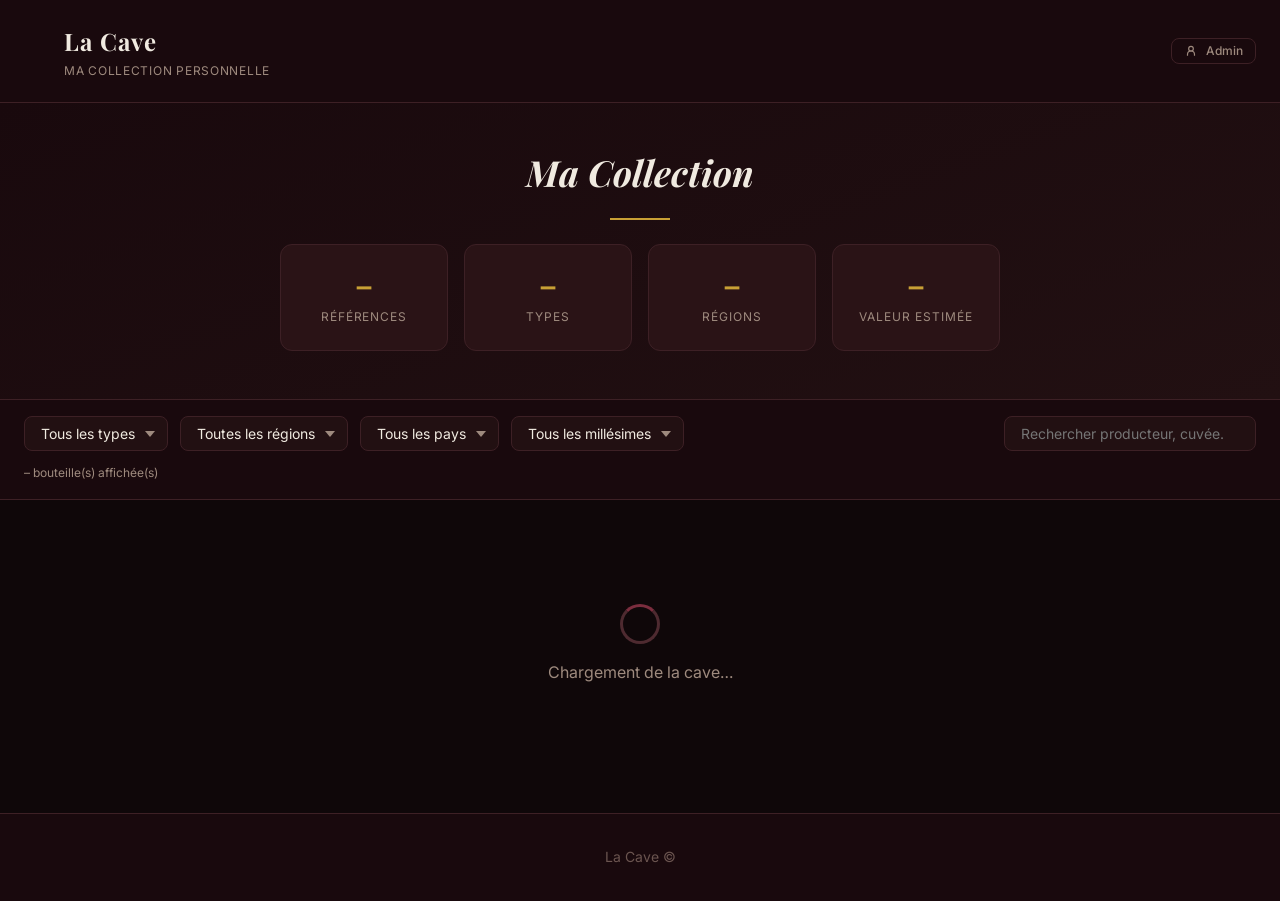
==== public/index.html @ 4936306a "ajout de la fonction d'emplacement et de localisation" ====
<!DOCTYPE html>
<html lang="fr">
<head>
  <meta charset="UTF-8">
  <meta name="viewport" content="width=device-width, initial-scale=1.0">
  <meta name="description" content="Ma cave à vins personnelle — découvrez ma collection de vins, champagnes et spiritueux.">
  <title>La Cave</title>
  <link rel="icon" href="data:image/svg+xml,<svg xmlns='http://www.w3.org/2000/svg' viewBox='0 0 100 100'><text y='.9em' font-size='90'>🍷</text></svg>">
  <link rel="preconnect" href="https://fonts.googleapis.com">
  <link rel="preconnect" href="https://fonts.gstatic.com" crossorigin>
  <link href="https://fonts.googleapis.com/css2?family=Playfair+Display:ital,wght@0,400;0,600;0,700;1,400&family=Inter:wght@300;400;500;600&display=swap" rel="stylesheet">
  <link rel="stylesheet" href="css/style.css">
</head>
<body>

  <!-- ── En-tête ─────────────────────────────────────────────────────────── -->
  <header class="header">
    <div class="container">
      <div class="header__brand">
        <svg class="header__logo" fill="currentColor" aria-hidden="true"><use href="#bottle-icon"/></svg>
        <div>
          <div class="header__title">La Cave</div>
          <div class="header__subtitle">Ma collection personnelle</div>
        </div>
      </div>
      <nav class="header__nav" aria-label="Navigation principale">
        <a href="admin.html" class="btn btn--ghost btn--sm" aria-label="Accéder à l'interface d'administration">
          <svg width="14" height="14" viewBox="0 0 24 24" fill="none" stroke="currentColor" stroke-width="2" aria-hidden="true">
            <circle cx="12" cy="8" r="4"/>
            <path d="M6 20v-2a6 6 0 0 1 12 0v2"/>
          </svg>
          Admin
        </a>
      </nav>
    </div>
  </header>

  <!-- ── Héro / Statistiques ─────────────────────────────────────────────── -->
  <section class="hero" aria-label="Statistiques de la cave">
    <div class="container">
      <h1 class="hero__title">Ma Collection</h1>
      <div class="hero__divider" aria-hidden="true"></div>
      <div class="stats-grid" role="list">
        <div class="stat-card" role="listitem">
          <span class="stat-card__value" id="stat-total" aria-label="Nombre de références dans la cave">–</span>
          <span class="stat-card__label">Références</span>
        </div>
        <div class="stat-card" role="listitem">
          <span class="stat-card__value" id="stat-types" aria-label="Nombre de types différents">–</span>
          <span class="stat-card__label">Types</span>
        </div>
        <div class="stat-card" role="listitem">
          <span class="stat-card__value" id="stat-regions" aria-label="Nombre de régions différentes">–</span>
          <span class="stat-card__label">Régions</span>
        </div>
        <div class="stat-card" role="listitem">
          <span class="stat-card__value" id="stat-valeur" aria-label="Valeur totale estimée">–</span>
          <span class="stat-card__label">Valeur estimée</span>
        </div>
      </div>
    </div>
  </section>

  <!-- ── Filtres & Recherche ─────────────────────────────────────────────── -->
  <section class="controls" id="controls" aria-label="Filtres et recherche">
    <div class="container">
      <div class="controls__bar">
        <div class="controls__filters" role="group" aria-label="Filtrer la collection">
          <select class="filter-select" id="filter-type" aria-label="Filtrer par type">
            <option value="">Tous les types</option>
          </select>
          <select class="filter-select" id="filter-region" aria-label="Filtrer par région">
            <option value="">Toutes les régions</option>
          </select>
          <select class="filter-select" id="filter-pays" aria-label="Filtrer par pays">
            <option value="">Tous les pays</option>
          </select>
          <select class="filter-select" id="filter-millesime" aria-label="Filtrer par millésime">
            <option value="">Tous les millésimes</option>
          </select>
        </div>
        <div class="controls__search">
          <input
            type="search"
            class="search-input"
            id="search"
            placeholder="Rechercher producteur, cuvée…"
            aria-label="Rechercher une bouteille"
            autocomplete="off"
          >
        </div>
      </div>
      <div class="cellar__count" aria-live="polite" aria-atomic="true">
        <span id="result-count">–</span> bouteille(s) affichée(s)
      </div>
    </div>
  </section>

  <!-- ── Grille de bouteilles ────────────────────────────────────────────── -->
  <main class="cellar" id="main-content">
    <div class="container">

      <!-- Chargement -->
      <div id="loading-state" class="loading-state" role="status" aria-label="Chargement en cours">
        <div class="spinner" aria-hidden="true"></div>
        <p>Chargement de la cave…</p>
      </div>

      <!-- Erreur -->
      <div id="error-state" class="empty-state hidden" role="alert">
        <div class="empty-state__icon" aria-hidden="true">⚠️</div>
        <h2 class="empty-state__title">Impossible de charger la cave</h2>
        <p class="empty-state__message" id="error-message">Une erreur est survenue.</p>
        <button class="btn btn--secondary" onclick="PublicApp.init()" style="margin-top: 1.5rem">
          Réessayer
        </button>
      </div>

      <!-- Liste vide -->
      <div id="empty-state" class="empty-state hidden" role="status">
        <div class="empty-state__icon" aria-hidden="true">🔍</div>
        <h2 class="empty-state__title">Aucune bouteille trouvée</h2>
        <p class="empty-state__message">Modifiez vos critères de recherche ou de filtre.</p>
      </div>

      <!-- Grille -->
      <div id="cave-layout" class="cave-layout hidden" aria-label="Plan de la cave" style="margin-bottom:1rem"></div>
      <div id="bottle-grid" class="bottle-grid hidden" role="list" aria-label="Collection de bouteilles"></div>

    </div>
  </main>

  <!-- ── Modal détail ────────────────────────────────────────────────────── -->
  <div
    id="bottle-modal"
    class="modal hidden"
    role="dialog"
    aria-modal="true"
    aria-labelledby="modal-title"
  >
    <div class="modal__backdrop" id="modal-backdrop" aria-hidden="true"></div>
    <div class="modal__panel" id="modal-panel" tabindex="-1">
      <!-- Contenu injecté dynamiquement par public.js -->
    </div>
  </div>

  <!-- ── Bannière mode démo ──────────────────────────────────────────────── -->
  <div id="demo-banner" class="demo-banner hidden" role="status">
    Mode démonstration — données d'exemple uniquement.
    Voir <a href="https://github.com" target="_blank" rel="noopener noreferrer">le guide de configuration</a> pour connecter Google Sheets.
  </div>

  <!-- ── Pied de page ────────────────────────────────────────────────────── -->
  <footer class="footer">
    <div class="container">
      <p>La Cave &copy; <span id="footer-year"></span></p>
    </div>
  </footer>

  <!-- ── Scripts ────────────────────────────────────────────────────────── -->
  <script src="js/config.local.js"></script>
  <script src="js/sheets-api.js"></script>
  <script src="js/openfoodfacts-api.js"></script>
  <script src="js/public.js"></script>

</body>
</html>
---- public/css/style.css ----
/* ================================================================
   LA CAVE — Feuille de style principale
   Thème : Élégant / Sombre (cave à vin)
   ================================================================ */

/* ── 1. Variables CSS ──────────────────────────────────────────── */
:root {
  /* Couleurs de fond */
  --c-bg:          #0f0709;
  --c-bg-alt:      #19090d;
  --c-bg-raised:   #221012;
  --c-bg-card:     #2a1316;
  --c-bg-card-hov: #341820;

  /* Couleurs d'accent */
  --c-bordeaux:       #7B2D3E;
  --c-bordeaux-dark:  #5C1F2B;
  --c-bordeaux-light: #9B4055;
  --c-gold:           #C8A035;
  --c-gold-light:     #D4B050;

  /* Texte */
  --c-text:        #F0EAE0;
  --c-text-muted:  #9E8A7E;
  --c-text-subtle: #6B5550;

  /* Bordures */
  --c-border:       #3D2025;
  --c-border-light: #4E2A30;

  /* Statuts */
  --c-success: #4A9E6E;
  --c-error:   #C84040;
  --c-warning: #C0882A;
  --c-info:    #4A80A0;

  /* Couleurs par type de boisson */
  --c-type-rouge:     #8B1A2A;
  --c-type-blanc:     #B89020;
  --c-type-rose:      #C05878;
  --c-type-champagne: #C8A035;
  --c-type-cremant:   #8A9A40;
  --c-type-mousseux:  #608060;
  --c-type-whisky:    #C06830;
  --c-type-cognac:    #904820;
  --c-type-armagnac:  #804018;
  --c-type-rhum:      #703810;
  --c-type-autre:     #605048;

  /* Typographie */
  --font-display: 'Playfair Display', Georgia, 'Times New Roman', serif;
  --font-body:    'Inter', -apple-system, BlinkMacSystemFont, 'Segoe UI', sans-serif;

  /* Échelle typographique */
  --text-xs:   0.75rem;
  --text-sm:   0.875rem;
  --text-base: 1rem;
  --text-lg:   1.125rem;
  --text-xl:   1.25rem;
  --text-2xl:  1.5rem;
  --text-3xl:  1.875rem;
  --text-4xl:  2.25rem;

  /* Espacement */
  --sp-1: 0.25rem;
  --sp-2: 0.5rem;
  --sp-3: 0.75rem;
  --sp-4: 1rem;
  --sp-5: 1.25rem;
  --sp-6: 1.5rem;
  --sp-8: 2rem;
  --sp-10: 2.5rem;
  --sp-12: 3rem;
  --sp-16: 4rem;

  /* Rayons */
  --r-sm:   4px;
  --r-md:   8px;
  --r-lg:   12px;
  --r-xl:   16px;
  --r-full: 9999px;

  /* Ombres */
  --shadow-sm: 0 1px 4px rgba(0,0,0,0.35);
  --shadow-md: 0 4px 16px rgba(0,0,0,0.45);
  --shadow-lg: 0 8px 32px rgba(0,0,0,0.55);
  --shadow-xl: 0 16px 64px rgba(0,0,0,0.65);

  /* Transitions */
  --t-fast: 0.15s ease;
  --t-base: 0.25s ease;
  --t-slow: 0.4s ease;
}

/* ── 2. Reset & Base ───────────────────────────────────────────── */
*, *::before, *::after { box-sizing: border-box; margin: 0; padding: 0; }

html { font-size: 16px; scroll-behavior: smooth; }

body {
  font-family: var(--font-body);
  font-size: var(--text-base);
  background-color: var(--c-bg);
  color: var(--c-text);
  line-height: 1.6;
  min-height: 100vh;
}

img { display: block; max-width: 100%; }

a {
  color: var(--c-gold);
  text-decoration: none;
  transition: color var(--t-fast);
}
a:hover { color: var(--c-gold-light); }

h1, h2, h3, h4 {
  font-family: var(--font-display);
  line-height: 1.2;
  color: var(--c-text);
}
h1 { font-size: var(--text-4xl); font-weight: 700; }
h2 { font-size: var(--text-3xl); font-weight: 600; }
h3 { font-size: var(--text-xl);  font-weight: 600; }
h4 { font-size: var(--text-lg);  font-weight: 500; }

/* ── 3. Layout ─────────────────────────────────────────────────── */
.container {
  max-width: 1280px;
  margin: 0 auto;
  padding: 0 var(--sp-6);
}

/* ── 4. En-tête ────────────────────────────────────────────────── */
.header {
  background: var(--c-bg-alt);
  border-bottom: 1px solid var(--c-border);
  position: sticky;
  top: 0;
  z-index: 100;
  padding: var(--sp-4) 0;
}
.header .container { display: flex; align-items: center; justify-content: space-between; }

.header__brand { display: flex; align-items: center; gap: var(--sp-3); }
.header__logo  { width: 28px; height: 70px; color: var(--c-bordeaux-light); flex-shrink: 0; }
.header__title {
  font-family: var(--font-display);
  font-size: var(--text-2xl);
  font-weight: 700;
  color: var(--c-text);
  letter-spacing: 0.04em;
}
.header__subtitle {
  font-size: var(--text-xs);
  color: var(--c-text-muted);
  letter-spacing: 0.06em;
  text-transform: uppercase;
}
.header__nav { display: flex; align-items: center; gap: var(--sp-3); }

/* ── 5. Boutons ────────────────────────────────────────────────── */
.btn {
  display: inline-flex;
  align-items: center;
  gap: var(--sp-2);
  padding: var(--sp-2) var(--sp-5);
  border: 1px solid transparent;
  border-radius: var(--r-md);
  font-family: var(--font-body);
  font-size: var(--text-sm);
  font-weight: 500;
  cursor: pointer;
  transition: all var(--t-fast);
  text-decoration: none;
  white-space: nowrap;
  line-height: 1.4;
}
.btn--primary {
  background: var(--c-bordeaux);
  color: #fff;
  border-color: var(--c-bordeaux);
}
.btn--primary:hover {
  background: var(--c-bordeaux-light);
  border-color: var(--c-bordeaux-light);
  color: #fff;
}
.btn--secondary {
  background: var(--c-bg-raised);
  color: var(--c-text);
  border-color: var(--c-border-light);
}
.btn--secondary:hover {
  background: var(--c-bg-card-hov);
  border-color: var(--c-bordeaux);
  color: var(--c-text);
}
.btn--ghost {
  background: transparent;
  color: var(--c-text-muted);
  border-color: var(--c-border);
}
.btn--ghost:hover {
  color: var(--c-text);
  border-color: var(--c-border-light);
  background: rgba(255,255,255,0.04);
}
.btn--danger {
  background: rgba(200, 64, 64, 0.12);
  color: var(--c-error);
  border-color: rgba(200, 64, 64, 0.3);
}
.btn--danger:hover {
  background: rgba(200, 64, 64, 0.25);
  border-color: var(--c-error);
}
.btn--sm { padding: var(--sp-1) var(--sp-3); font-size: var(--text-xs); }
.btn:disabled { opacity: 0.5; cursor: not-allowed; }

/* ── 6. Héro / Statistiques ────────────────────────────────────── */
.hero {
  background: linear-gradient(160deg, var(--c-bg-alt) 0%, var(--c-bg-raised) 100%);
  border-bottom: 1px solid var(--c-border);
  padding: var(--sp-12) 0;
  text-align: center;
}
.hero__title {
  font-size: var(--text-4xl);
  font-style: italic;
  color: var(--c-text);
}
.hero__divider {
  width: 60px;
  height: 2px;
  background: var(--c-gold);
  margin: var(--sp-6) auto;
}
.stats-grid {
  display: grid;
  grid-template-columns: repeat(auto-fit, minmax(140px, 1fr));
  gap: var(--sp-4);
  max-width: 720px;
  margin: 0 auto;
}
.stat-card {
  background: var(--c-bg-card);
  border: 1px solid var(--c-border);
  border-radius: var(--r-lg);
  padding: var(--sp-6) var(--sp-4);
  transition: border-color var(--t-base);
}
.stat-card:hover { border-color: var(--c-bordeaux); }
.stat-card__value {
  display: block;
  font-family: var(--font-display);
  font-size: var(--text-3xl);
  font-weight: 700;
  color: var(--c-gold);
  line-height: 1;
  margin-bottom: var(--sp-2);
}
.stat-card__label {
  display: block;
  font-size: var(--text-xs);
  color: var(--c-text-muted);
  text-transform: uppercase;
  letter-spacing: 0.08em;
}

/* ── 7. Contrôles / Filtres ────────────────────────────────────── */
.controls {
  background: var(--c-bg-alt);
  border-bottom: 1px solid var(--c-border);
  padding: var(--sp-4) 0;
  position: sticky;
  top: 70px;
  z-index: 50;
}
.controls__bar {
  display: flex;
  align-items: center;
  gap: var(--sp-4);
  flex-wrap: wrap;
  margin-bottom: var(--sp-3);
}
.controls__filters { display: flex; gap: var(--sp-3); flex-wrap: wrap; flex: 1; }
.controls__search  { flex-shrink: 0; }
.cellar__count     { font-size: var(--text-xs); color: var(--c-text-muted); }

.filter-select,
.search-input {
  background: var(--c-bg-raised);
  border: 1px solid var(--c-border);
  border-radius: var(--r-md);
  color: var(--c-text);
  padding: var(--sp-2) var(--sp-4);
  font-family: var(--font-body);
  font-size: var(--text-sm);
  transition: border-color var(--t-fast);
  appearance: none;
}
.filter-select { cursor: pointer; padding-right: var(--sp-8); background-image: url("data:image/svg+xml,%3Csvg xmlns='http://www.w3.org/2000/svg' width='10' height='6' viewBox='0 0 10 6'%3E%3Cpath d='M0 0l5 6 5-6z' fill='%239E8A7E'/%3E%3C/svg%3E"); background-repeat: no-repeat; background-position: right 12px center; }
.filter-select:focus,
.filter-select:hover,
.search-input:focus,
.search-input:hover { border-color: var(--c-bordeaux); outline: none; }
.search-input { min-width: 220px; }

/* ── 8. Grille des bouteilles ──────────────────────────────────── */
.cellar { padding: var(--sp-10) 0 var(--sp-16); }
.bottle-grid {
  display: grid;
  grid-template-columns: repeat(auto-fill, minmax(210px, 1fr));
  gap: var(--sp-6);
}

/* ── 9. Carte bouteille ────────────────────────────────────────── */
.bottle-card {
  background: var(--c-bg-card);
  border: 1px solid var(--c-border);
  border-radius: var(--r-lg);
  overflow: hidden;
  cursor: pointer;
  transition: transform var(--t-base), border-color var(--t-base), box-shadow var(--t-base);
  list-style: none;
}
.bottle-card:hover,
.bottle-card:focus-visible {
  transform: translateY(-4px);
  border-color: var(--c-bordeaux);
  box-shadow: var(--shadow-lg);
  outline: none;
}
.bottle-card:focus-visible { outline: 2px solid var(--c-gold); outline-offset: 2px; }

.bottle-card__image {
  position: relative;
  aspect-ratio: 3/4;
  background: var(--c-bg-raised);
  overflow: hidden;
}
.bottle-card__image img {
  width: 100%;
  height: 100%;
  object-fit: cover;
  transition: transform var(--t-slow);
}
.bottle-card:hover .bottle-card__image img { transform: scale(1.06); }

.bottle-card__placeholder {
  width: 100%;
  height: 100%;
  display: flex;
  align-items: center;
  justify-content: center;
  color: var(--c-text-subtle);
  opacity: 0.4;
}

.bottle-card__type-badge {
  position: absolute;
  top: var(--sp-3);
  left: var(--sp-3);
  padding: 2px var(--sp-2);
  border-radius: var(--r-sm);
  font-size: var(--text-xs);
  font-weight: 700;
  letter-spacing: 0.05em;
  text-transform: uppercase;
  color: #fff;
  text-shadow: 0 1px 2px rgba(0,0,0,0.4);
}
.bottle-card__quantity {
  position: absolute;
  top: var(--sp-3);
  right: var(--sp-3);
  width: 28px;
  height: 28px;
  border-radius: var(--r-full);
  background: rgba(0,0,0,0.65);
  border: 1px solid rgba(255,255,255,0.18);
  display: flex;
  align-items: center;
  justify-content: center;
  font-size: var(--text-xs);
  font-weight: 700;
  color: var(--c-text);
}
.bottle-card__quantity--empty { color: var(--c-error); border-color: rgba(200,64,64,0.5); }

.bottle-card__body { padding: var(--sp-4); }
.bottle-card__producer {
  font-size: var(--text-xs);
  color: var(--c-text-muted);
  text-transform: uppercase;
  letter-spacing: 0.07em;
  margin-bottom: 2px;
  white-space: nowrap;
  overflow: hidden;
  text-overflow: ellipsis;
}
.bottle-card__name {
  font-family: var(--font-display);
  font-size: var(--text-base);
  font-weight: 600;
  color: var(--c-text);
  margin-bottom: var(--sp-3);
  line-height: 1.3;
  display: -webkit-box;
  -webkit-line-clamp: 2;
  -webkit-box-orient: vertical;
  overflow: hidden;
}
.bottle-card__meta { display: flex; flex-direction: column; gap: 3px; }
.bottle-card__millesime { font-weight: 700; color: var(--c-gold); font-size: var(--text-sm); }
.bottle-card__appellation,
.bottle-card__region { font-size: var(--text-xs); color: var(--c-text-muted); }

/* ── 10. États (chargement, vide, erreur) ──────────────────────── */
.loading-state {
  display: flex;
  flex-direction: column;
  align-items: center;
  justify-content: center;
  padding: var(--sp-16);
  gap: var(--sp-4);
  color: var(--c-text-muted);
}
.spinner {
  width: 40px;
  height: 40px;
  border: 3px solid var(--c-border-light);
  border-top-color: var(--c-bordeaux);
  border-radius: 50%;
  animation: spin 0.8s linear infinite;
}
@keyframes spin { to { transform: rotate(360deg); } }

.empty-state {
  text-align: center;
  padding: var(--sp-16);
  color: var(--c-text-subtle);
}
.empty-state__icon   { font-size: 3.5rem; margin-bottom: var(--sp-4); opacity: 0.5; }
.empty-state__title  { font-family: var(--font-display); font-size: var(--text-2xl); color: var(--c-text-muted); margin-bottom: var(--sp-2); }
.empty-state__message { font-size: var(--text-base); }

/* ── 11. Modal ─────────────────────────────────────────────────── */
.modal {
  position: fixed;
  inset: 0;
  z-index: 1000;
  display: flex;
  align-items: center;
  justify-content: center;
  padding: var(--sp-4);
}
.modal.hidden { display: none; }

.modal__backdrop {
  position: absolute;
  inset: 0;
  background: rgba(0,0,0,0.78);
  backdrop-filter: blur(4px);
}
.modal__panel {
  position: relative;
  background: var(--c-bg-card);
  border: 1px solid var(--c-border-light);
  border-radius: var(--r-xl);
  box-shadow: var(--shadow-xl);
  max-width: 860px;
  width: 100%;
  max-height: 92vh;
  overflow-y: auto;
}
.modal__panel--form { max-width: 680px; }

.modal__close {
  position: absolute;
  top: var(--sp-4);
  right: var(--sp-4);
  width: 32px;
  height: 32px;
  border-radius: var(--r-full);
  background: var(--c-bg-raised);
  border: 1px solid var(--c-border);
  color: var(--c-text-muted);
  font-size: var(--text-lg);
  cursor: pointer;
  display: flex;
  align-items: center;
  justify-content: center;
  transition: all var(--t-fast);
  z-index: 1;
  line-height: 1;
}
.modal__close:hover { background: var(--c-error); color: #fff; border-color: var(--c-error); }

/* Contenu du modal détail */
.modal__content {
  display: grid;
  grid-template-columns: 260px 1fr;
}
.modal__image {
  background: var(--c-bg-raised);
  border-right: 1px solid var(--c-border);
  border-radius: var(--r-xl) 0 0 var(--r-xl);
  overflow: hidden;
  min-height: 380px;
  display: flex;
  align-items: center;
  justify-content: center;
}
.modal__image img { width: 100%; height: 100%; object-fit: cover; }
.modal__image-placeholder { color: var(--c-text-subtle); opacity: 0.3; }

.modal__info       { padding: var(--sp-8); }
.modal__header     { padding-bottom: var(--sp-5); border-bottom: 1px solid var(--c-border); margin-bottom: var(--sp-5); }
.modal__header h2  { font-size: var(--text-2xl); margin: var(--sp-2) 0 var(--sp-1); }
.modal__producer   { color: var(--c-gold); font-size: var(--text-sm); text-transform: uppercase; letter-spacing: 0.07em; }

.modal__details {
  display: grid;
  grid-template-columns: 1fr 1fr;
  gap: var(--sp-3) var(--sp-6);
  margin-bottom: var(--sp-5);
}
.detail-row { display: flex; flex-direction: column; gap: 2px; }
.detail-row__label { font-size: var(--text-xs); color: var(--c-text-muted); text-transform: uppercase; letter-spacing: 0.07em; }
.detail-row__value { font-size: var(--text-sm); color: var(--c-text); font-weight: 500; }

.modal__location {
  background: var(--c-bg-raised);
  border: 1px solid var(--c-border);
  border-radius: var(--r-md);
  padding: var(--sp-4);
  margin-bottom: var(--sp-4);
}
.modal-location__label {
  font-size: var(--text-xs);
  color: var(--c-text-muted);
  text-transform: uppercase;
  letter-spacing: .07em;
  margin-bottom: var(--sp-2);
}
.modal-location__loc {
  font-size: var(--text-sm);
  font-weight: 600;
  color: var(--c-gold);
  margin-bottom: 2px;
}
.modal-location__coords {
  font-size: var(--text-xs);
  color: var(--c-text-muted);
  margin-bottom: var(--sp-3);
}

/* Mini-plan de cave dans le modal */
.modal-slot-plan {
  margin-top: var(--sp-3);
  overflow: auto;
  border-radius: var(--r-sm);
}
.modal-slot-plan__canvas {
  position: relative;
}
.modal-slot-plan__slot {
  position: absolute;
  display: flex;
  align-items: center;
  justify-content: center;
  text-align: center;
  word-break: break-word;
  background: var(--c-bg);
  border: 1px solid var(--c-border);
  border-radius: 3px;
  color: var(--c-text-subtle);
  padding: 2px;
  box-sizing: border-box;
  font-size: 11px;
}
.modal-slot-plan__slot--highlighted {
  background: var(--c-bordeaux-dark);
  border: 2px solid var(--c-gold);
  color: var(--c-gold);
  font-weight: 700;
  box-shadow: 0 0 8px rgba(200, 160, 53, 0.4);
  z-index: 1;
}
.modal-slot-plan__loading {
  font-size: var(--text-xs);
  color: var(--c-text-subtle);
  font-style: italic;
  padding: var(--sp-2) 0;
}
.modal__notes {
  background: var(--c-bg-raised);
  border-left: 3px solid var(--c-bordeaux);
  padding: var(--sp-4);
  border-radius: 0 var(--r-md) var(--r-md) 0;
}
.modal__notes h4 { font-size: var(--text-xs); color: var(--c-gold); margin-bottom: var(--sp-2); text-transform: uppercase; letter-spacing: 0.07em; }
.modal__notes p  { font-size: var(--text-sm); color: var(--c-text-muted); font-style: italic; line-height: 1.7; }

/* ── 12. Badge ─────────────────────────────────────────────────── */
.badge {
  display: inline-block;
  padding: 2px var(--sp-2);
  border-radius: var(--r-sm);
  font-size: var(--text-xs);
  font-weight: 700;
  letter-spacing: 0.05em;
  text-transform: uppercase;
  color: #fff;
}

/* ── 13. Bannière démo ─────────────────────────────────────────── */
.demo-banner {
  position: fixed;
  bottom: var(--sp-4);
  left: 50%;
  transform: translateX(-50%);
  background: rgba(200, 160, 53, 0.08);
  border: 1px solid rgba(200, 160, 53, 0.4);
  color: var(--c-gold);
  padding: var(--sp-3) var(--sp-6);
  border-radius: var(--r-full);
  font-size: var(--text-xs);
  z-index: 200;
  backdrop-filter: blur(4px);
  white-space: nowrap;
  text-align: center;
}

/* ── 14. Pied de page ──────────────────────────────────────────── */
.footer {
  background: var(--c-bg-alt);
  border-top: 1px solid var(--c-border);
  padding: var(--sp-8) 0;
  text-align: center;
  color: var(--c-text-subtle);
  font-size: var(--text-sm);
}

/* ── 15. Utilitaires ───────────────────────────────────────────── */
.hidden { display: none !important; }
.sr-only {
  position: absolute;
  width: 1px; height: 1px;
  padding: 0; margin: -1px;
  overflow: hidden;
  clip: rect(0,0,0,0);
  white-space: nowrap;
  border: 0;
}
.link-subtle { color: var(--c-text-muted); font-size: var(--text-sm); }
.link-subtle:hover { color: var(--c-text); }

/* ================================================================
   STYLES ADMIN
   ================================================================ */

/* ── A1. Overlay d'authentification ────────────────────────────── */
.auth-overlay {
  position: fixed;
  inset: 0;
  background: var(--c-bg);
  z-index: 2000;
  display: flex;
  align-items: center;
  justify-content: center;
  padding: var(--sp-4);
}
.auth-card {
  background: var(--c-bg-card);
  border: 1px solid var(--c-border);
  border-radius: var(--r-xl);
  padding: var(--sp-10) var(--sp-8);
  width: 100%;
  max-width: 400px;
  text-align: center;
  box-shadow: var(--shadow-xl);
}
.auth-card__logo {
  width: 36px;
  height: 90px;
  color: var(--c-bordeaux-light);
  margin: 0 auto var(--sp-6);
}
.auth-card h1 { font-size: var(--text-2xl); margin-bottom: var(--sp-2); }
.auth-card__subtitle { color: var(--c-text-muted); font-size: var(--text-sm); margin-bottom: var(--sp-8); }

.form-error {
  color: var(--c-error);
  font-size: var(--text-sm);
  margin-top: var(--sp-3);
  background: rgba(200,64,64,0.08);
  border: 1px solid rgba(200,64,64,0.3);
  border-radius: var(--r-md);
  padding: var(--sp-3) var(--sp-4);
}

/* ── A2. En-tête & barre admin ─────────────────────────────────── */
.admin-header {
  background: var(--c-bg-alt);
  border-bottom: 1px solid var(--c-border);
  padding: var(--sp-4) 0;
  position: sticky;
  top: 0;
  z-index: 100;
}
.admin-header .container { display: flex; align-items: center; justify-content: space-between; }

.admin-stats-bar {
  background: var(--c-bg-raised);
  border-bottom: 1px solid var(--c-border);
  padding: var(--sp-3) 0;
}
.admin-stats-grid {
  display: flex;
  gap: var(--sp-8);
  flex-wrap: wrap;
}
.admin-stat { display: flex; align-items: baseline; gap: var(--sp-2); }
.admin-stat__value { font-family: var(--font-display); font-size: var(--text-xl); color: var(--c-gold); font-weight: 700; }
.admin-stat__label { font-size: var(--text-xs); color: var(--c-text-muted); text-transform: uppercase; letter-spacing: 0.06em; }

.admin-toolbar {
  background: var(--c-bg-alt);
  border-bottom: 1px solid var(--c-border);
  padding: var(--sp-4) 0;
}
.admin-toolbar .container { display: flex; align-items: center; gap: var(--sp-4); flex-wrap: wrap; }

.admin-content { padding: var(--sp-8) 0 var(--sp-16); }

/* ── Section archives ────────────────────────────────────────── */
.admin-section-divider {
  display: flex;
  align-items: center;
  gap: var(--sp-4);
  margin: var(--sp-10) 0 var(--sp-5);
  color: var(--c-text-subtle);
  font-size: var(--text-xs);
  text-transform: uppercase;
  letter-spacing: 0.1em;
}
.admin-section-divider::before,
.admin-section-divider::after {
  content: '';
  flex: 1;
  height: 1px;
  background: var(--c-border);
}
.admin-section-divider span { padding: 0 var(--sp-3); flex-shrink: 0; }
.archived-row td { opacity: 0.72; }
.archived-row--clickable { cursor: pointer; }
.archived-row--clickable:hover td { opacity: 1; background: var(--c-bg-raised); }
.archived-row--clickable:focus-visible { outline: 2px solid var(--c-gold); outline-offset: -2px; }
.archived-cell { color: var(--c-text-muted); font-style: italic; }
.archived-cell--comment {
  max-width: 200px;
  overflow: hidden;
  text-overflow: ellipsis;
  white-space: nowrap;
}

/* Modal de détail d'une bouteille archivée */
.archived-detail-meta {
  background: rgba(200, 64, 64, 0.06);
  border: 1px solid rgba(200, 64, 64, 0.25);
  border-radius: var(--r-lg);
  overflow: hidden;
}
.archived-detail-meta__header {
  display: flex;
  align-items: center;
  gap: var(--sp-2);
  padding: var(--sp-3) var(--sp-4);
  background: rgba(200, 64, 64, 0.1);
  border-bottom: 1px solid rgba(200, 64, 64, 0.2);
  font-size: var(--text-xs);
  text-transform: uppercase;
  letter-spacing: 0.08em;
  color: var(--c-error);
  font-weight: 600;
}
.archived-detail-meta__body { padding: var(--sp-4); }

/* ── A3. Tableau ───────────────────────────────────────────────── */
.table-wrapper { overflow-x: auto; border-radius: var(--r-lg); border: 1px solid var(--c-border); }
.bottles-table { width: 100%; border-collapse: collapse; min-width: 700px; }
.bottles-table th {
  text-align: left;
  font-size: var(--text-xs);
  text-transform: uppercase;
  letter-spacing: 0.08em;
  color: var(--c-text-muted);
  padding: var(--sp-3) var(--sp-4);
  border-bottom: 1px solid var(--c-border);
  background: var(--c-bg-raised);
  white-space: nowrap;
}
.bottles-table td {
  padding: var(--sp-3) var(--sp-4);
  font-size: var(--text-sm);
  border-bottom: 1px solid var(--c-border);
  vertical-align: middle;
}
.bottles-table tr:last-child td { border-bottom: none; }
.bottles-table tr:hover td { background: var(--c-bg-raised); }
.th-actions { text-align: right; }
.td-actions { display: flex; gap: var(--sp-2); justify-content: flex-end; }

/* ── A4. Formulaire ────────────────────────────────────────────── */
.form-wrapper { padding: var(--sp-8); }
.form-wrapper h2 { margin-bottom: var(--sp-6); }

.form-group { margin-bottom: var(--sp-5); }
.form-group label {
  display: block;
  font-size: var(--text-sm);
  color: var(--c-text-muted);
  margin-bottom: var(--sp-2);
  font-weight: 500;
}
.required { color: var(--c-bordeaux-light); margin-left: 2px; }

.form-control {
  width: 100%;
  background: var(--c-bg-raised);
  border: 1px solid var(--c-border);
  border-radius: var(--r-md);
  color: var(--c-text);
  padding: var(--sp-3) var(--sp-4);
  font-family: var(--font-body);
  font-size: var(--text-sm);
  transition: border-color var(--t-fast), box-shadow var(--t-fast);
  appearance: none;
}
.form-control:focus {
  outline: none;
  border-color: var(--c-bordeaux);
  box-shadow: 0 0 0 3px rgba(123,45,62,0.2);
}
.form-control::placeholder { color: var(--c-text-subtle); }
select.form-control { cursor: pointer; }
textarea.form-control { resize: vertical; min-height: 90px; }

.form-row   { display: grid; grid-template-columns: 1fr 1fr; gap: var(--sp-4); }
.form-row--3 { grid-template-columns: 1fr 1fr 1fr; }

.form-section { margin-bottom: var(--sp-8); }
.form-section h3 {
  font-size: var(--text-xs);
  text-transform: uppercase;
  letter-spacing: 0.1em;
  color: var(--c-text-muted);
  padding-bottom: var(--sp-3);
  border-bottom: 1px solid var(--c-border);
  margin-bottom: var(--sp-5);
  font-family: var(--font-body);
}
.form-actions {
  display: flex;
  justify-content: flex-end;
  gap: var(--sp-3);
  padding-top: var(--sp-4);
  border-top: 1px solid var(--c-border);
}

/* ── A5b. Sélecteur de slot (plan de cave) ─────────────────────── */
.slot-picker {
  position: relative;
  border: 1px solid var(--c-border);
  border-radius: var(--r-md);
  background: var(--c-bg);
  overflow: auto;
  min-height: 100px;
  margin-top: var(--sp-2);
}

.slot-picker__canvas {
  position: relative;
}

.slot-picker__slot {
  position: absolute;
  display: flex;
  align-items: center;
  justify-content: center;
  font-size: var(--text-xs);
  text-align: center;
  word-break: break-word;
  background: var(--c-bg-raised);
  border: 2px solid var(--c-border);
  border-radius: var(--r-sm);
  cursor: pointer;
  color: var(--c-text-muted);
  padding: 2px;
  box-sizing: border-box;
  transition: border-color var(--t-fast), background var(--t-fast), color var(--t-fast);
  user-select: none;
}
.slot-picker__slot:hover {
  border-color: var(--c-bordeaux-light);
  background: var(--c-bg-card);
  color: var(--c-text);
}
.slot-picker__slot:focus-visible {
  outline: 2px solid var(--c-bordeaux);
  outline-offset: 2px;
}
.slot-picker__slot--selected {
  border-color: var(--c-gold);
  background: var(--c-bg-card-hov);
  color: var(--c-gold);
  font-weight: 600;
}

.slot-picker__empty {
  padding: var(--sp-4);
  font-size: var(--text-sm);
  color: var(--c-text-subtle);
  font-style: italic;
  text-align: center;
}

/* ── A5. Recherche OpenFoodFacts ───────────────────────────────── */
.off-search {
  background: var(--c-bg-raised);
  border: 1px solid var(--c-border);
  border-radius: var(--r-lg);
  padding: var(--sp-4);
  margin-bottom: var(--sp-6);
}
.off-search__header {
  display: flex;
  align-items: center;
  gap: var(--sp-2);
  font-size: var(--text-xs);
  color: var(--c-text-muted);
  text-transform: uppercase;
  letter-spacing: 0.07em;
  margin-bottom: var(--sp-3);
}
.off-search__row { display: flex; gap: var(--sp-3); }
.off-search__row .form-control { flex: 1; }

.off-results { margin-top: var(--sp-3); }
.off-result-item {
  display: flex;
  align-items: center;
  gap: var(--sp-3);
  padding: var(--sp-3);
  border-radius: var(--r-md);
  cursor: pointer;
  transition: background var(--t-fast);
  border: 1px solid transparent;
}
.off-result-item:hover { background: var(--c-bg-card-hov); border-color: var(--c-border); }
.off-result-item img  { width: 40px; height: 40px; object-fit: cover; border-radius: var(--r-sm); flex-shrink: 0; }
.off-result-item__name  { font-size: var(--text-sm); font-weight: 500; color: var(--c-text); }
.off-result-item__brand { font-size: var(--text-xs); color: var(--c-text-muted); }
.off-no-result { font-size: var(--text-sm); color: var(--c-text-muted); text-align: center; padding: var(--sp-4); }

/* ── A6. Notification toast ────────────────────────────────────── */
.notification {
  position: fixed;
  bottom: var(--sp-6);
  right: var(--sp-6);
  padding: var(--sp-4) var(--sp-6);
  border-radius: var(--r-lg);
  font-size: var(--text-sm);
  font-weight: 500;
  box-shadow: var(--shadow-lg);
  z-index: 3000;
  animation: slideInToast 0.3s ease;
  max-width: 380px;
}
.notification--success { background: rgba(74,158,110,0.15); border: 1px solid var(--c-success); color: var(--c-success); }
.notification--error   { background: rgba(200,64,64,0.15);  border: 1px solid var(--c-error);   color: var(--c-error);   }
.notification--info    { background: rgba(74,128,160,0.15); border: 1px solid var(--c-info);    color: var(--c-info);    }
@keyframes slideInToast {
  from { transform: translateY(16px); opacity: 0; }
  to   { transform: translateY(0);    opacity: 1; }
}

/* ── 16. Responsive ────────────────────────────────────────────── */
@media (max-width: 1024px) {
  .modal__content { grid-template-columns: 1fr; }
  .modal__image {
    border-right: none;
    border-bottom: 1px solid var(--c-border);
    border-radius: var(--r-xl) var(--r-xl) 0 0;
    min-height: 240px;
  }
}
@media (max-width: 768px) {
  .bottle-grid { grid-template-columns: repeat(auto-fill, minmax(160px, 1fr)); gap: var(--sp-4); }
  .controls__bar { flex-direction: column; align-items: stretch; }
  .hero__title { font-size: var(--text-3xl); }
  .stats-grid  { grid-template-columns: repeat(2, 1fr); }
  .form-row, .form-row--3 { grid-template-columns: 1fr; }
  .modal__details { grid-template-columns: 1fr; }
  .admin-toolbar .container { flex-direction: column; align-items: stretch; }
  .demo-banner { font-size: 11px; padding: var(--sp-2) var(--sp-4); white-space: normal; text-align: center; }
}
@media (max-width: 480px) {
  .container { padding: 0 var(--sp-4); }
  .bottle-grid { grid-template-columns: repeat(2, 1fr); gap: var(--sp-3); }
  .hero { padding: var(--sp-8) 0; }
  .notification { left: var(--sp-4); right: var(--sp-4); }
}
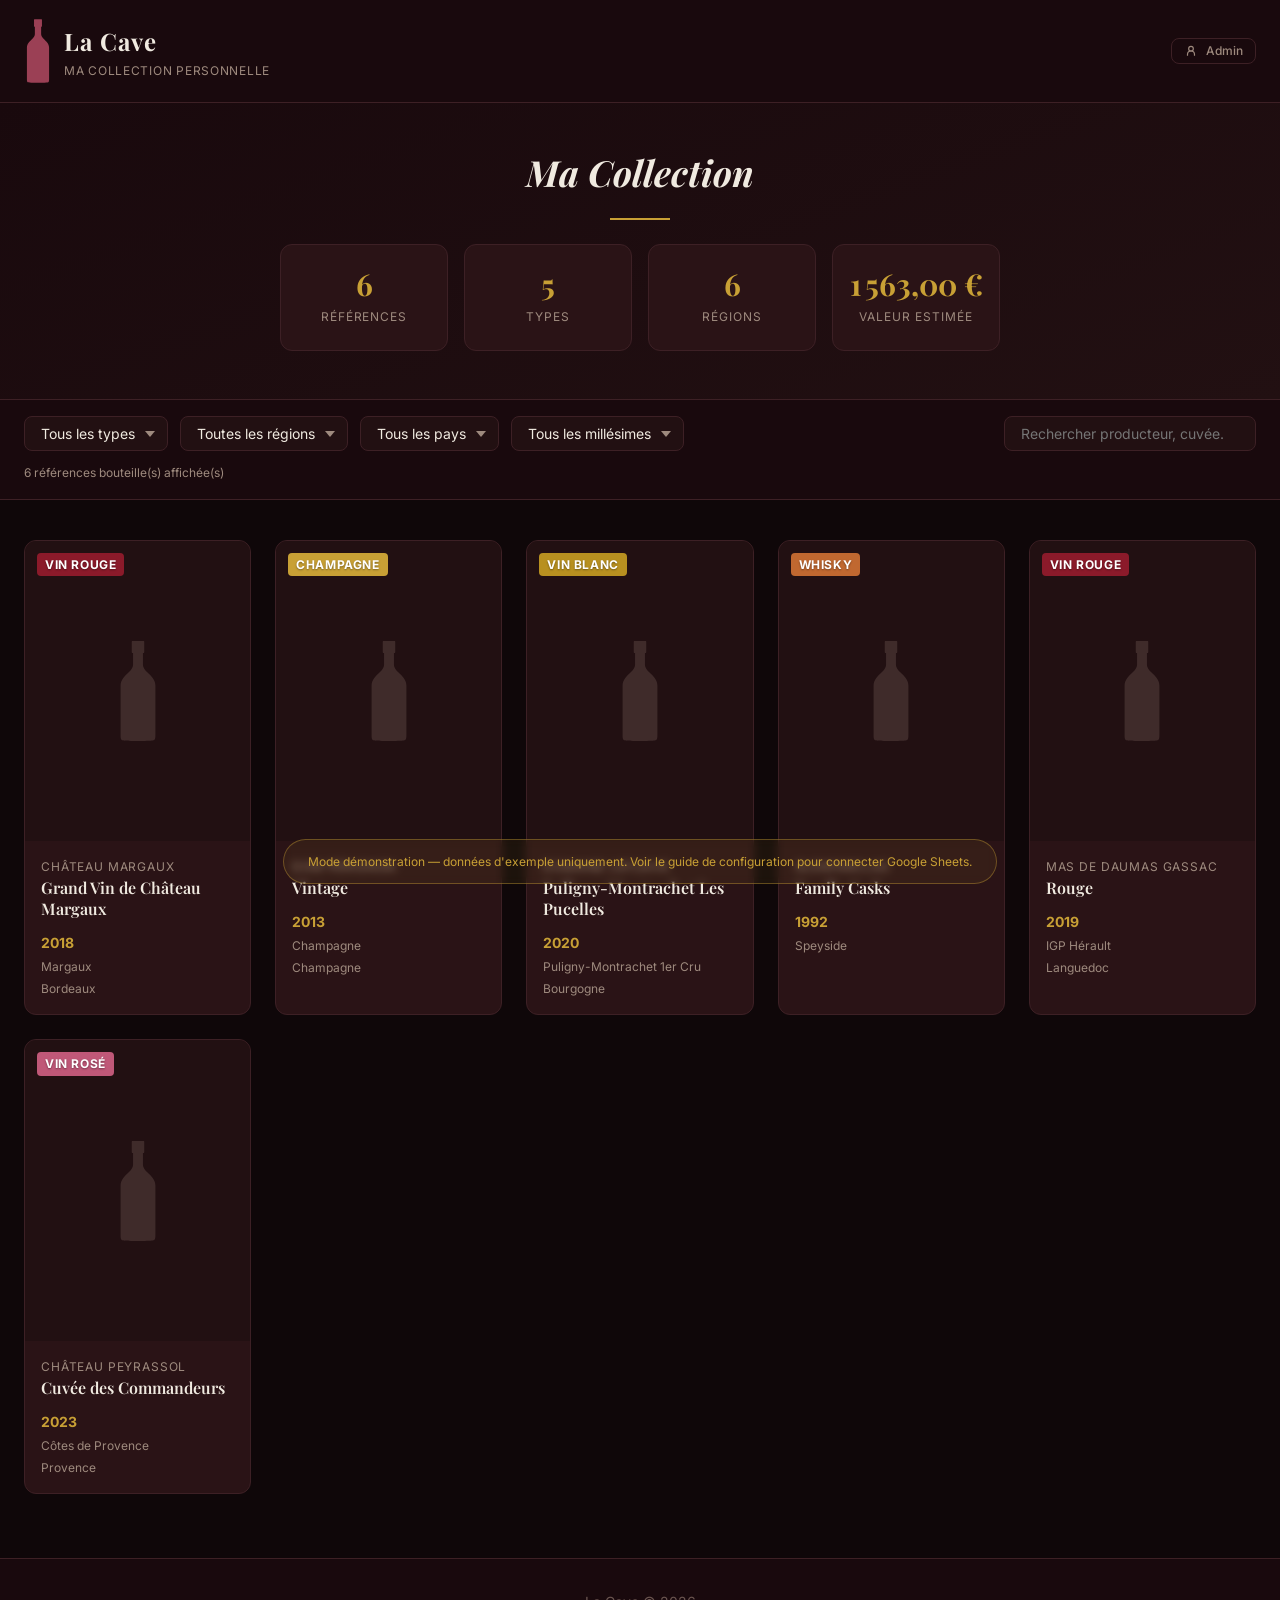
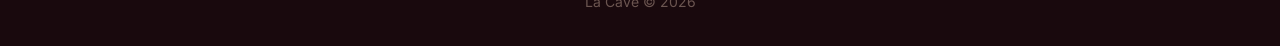
==== commit 49932603: "fix local conf" ====
--- a/public/index.html
+++ b/public/index.html
@@ -158,7 +158,7 @@
   </footer>
 
   <!-- ── Scripts ────────────────────────────────────────────────────────── -->
-  <script src="js/config.local.js"></script>
+  <script src="js/config.js"></script>
   <script src="js/sheets-api.js"></script>
   <script src="js/openfoodfacts-api.js"></script>
   <script src="js/public.js"></script>
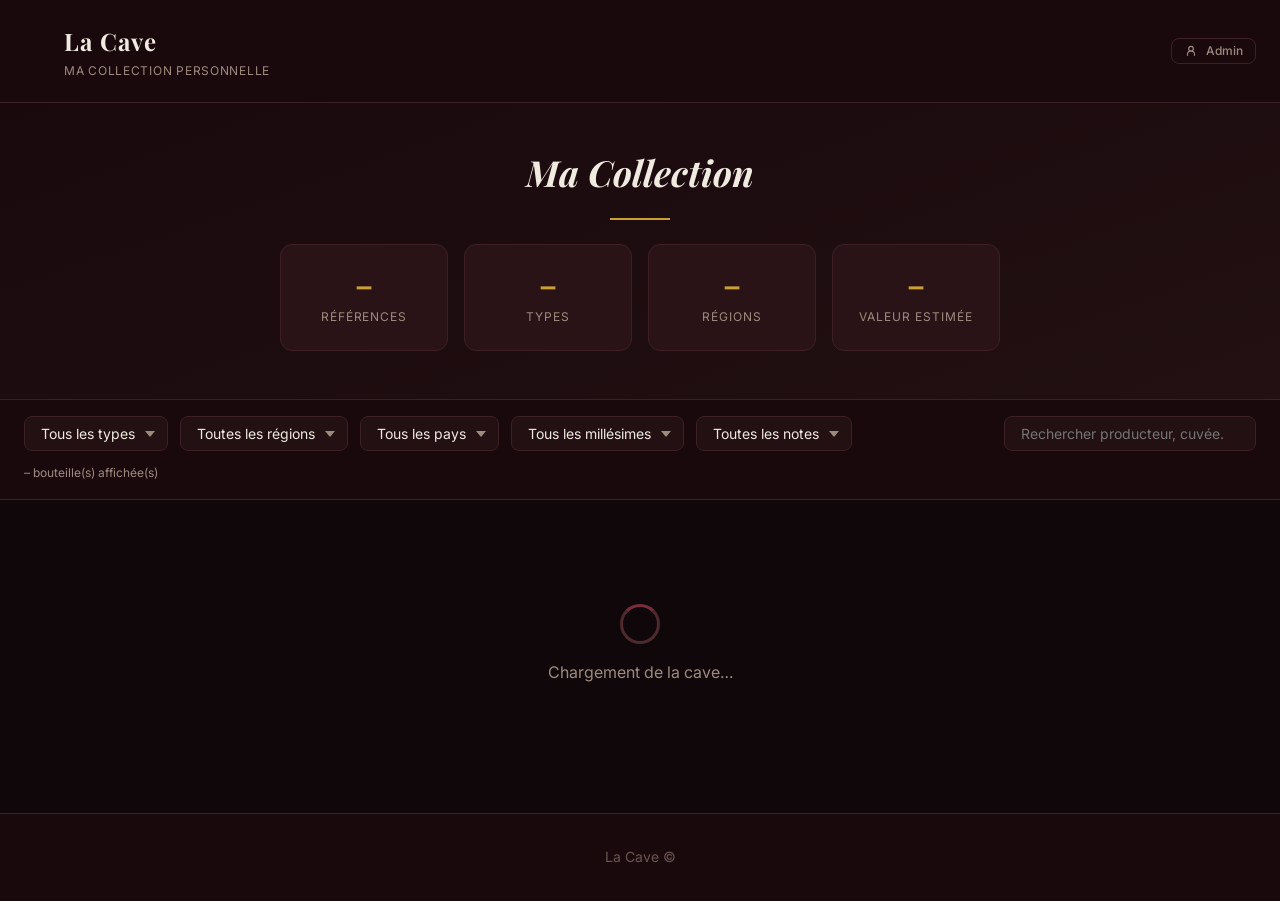
==== commit 9fa5a231: "système d'étoile pour note" ====
--- a/public/index.html
+++ b/public/index.html
@@ -65,7 +65,12 @@
   <section class="controls" id="controls" aria-label="Filtres et recherche">
     <div class="container">
       <div class="controls__bar">
-        <div class="controls__filters" role="group" aria-label="Filtrer la collection">
+        <button class="controls__filter-toggle" id="filter-toggle"
+                aria-expanded="false" aria-controls="filter-panel">
+          <span>Filtres</span>
+          <span class="controls__chevron" aria-hidden="true">▼</span>
+        </button>
+        <div class="controls__filters" id="filter-panel" role="group" aria-label="Filtrer la collection">
           <select class="filter-select" id="filter-type" aria-label="Filtrer par type">
             <option value="">Tous les types</option>
           </select>
@@ -77,6 +82,12 @@
           </select>
           <select class="filter-select" id="filter-millesime" aria-label="Filtrer par millésime">
             <option value="">Tous les millésimes</option>
+          </select>
+          <select class="filter-select" id="filter-note" aria-label="Filtrer par note">
+            <option value="">Toutes les notes</option>
+            <option value="3">★★★</option>
+            <option value="2">★★☆</option>
+            <option value="1">★☆☆</option>
           </select>
         </div>
         <div class="controls__search">
@@ -158,7 +169,7 @@
   </footer>
 
   <!-- ── Scripts ────────────────────────────────────────────────────────── -->
-  <script src="js/config.js"></script>
+  <script src="js/config.local.js"></script>
   <script src="js/sheets-api.js"></script>
   <script src="js/openfoodfacts-api.js"></script>
   <script src="js/public.js"></script>
--- a/public/css/style.css
+++ b/public/css/style.css
@@ -287,6 +287,8 @@
 }
 .controls__filters { display: flex; gap: var(--sp-3); flex-wrap: wrap; flex: 1; }
 .controls__search  { flex-shrink: 0; }
+.controls__filter-toggle { display: none; }
+.controls__chevron { display: inline-block; transition: transform var(--t-base); margin-left: var(--sp-2); }
 .cellar__count     { font-size: var(--text-xs); color: var(--c-text-muted); }
 
 .filter-select,
@@ -417,6 +419,54 @@
 .bottle-card__millesime { font-weight: 700; color: var(--c-gold); font-size: var(--text-sm); }
 .bottle-card__appellation,
 .bottle-card__region { font-size: var(--text-xs); color: var(--c-text-muted); }
+.bottle-card__stars { margin-top: var(--sp-2); }
+
+/* ── Notation en étoiles ────────────────────────────────────────── */
+.stars {
+  display: inline-flex;
+  gap: 2px;
+  line-height: 1;
+}
+.stars__star {
+  font-size: 0.85em;
+  color: var(--c-gold);
+}
+.stars__star--empty {
+  color: var(--c-border-light);
+}
+
+/* Sélecteur d'étoiles (admin) */
+.star-picker {
+  display: inline-flex;
+  gap: var(--sp-2);
+  align-items: center;
+}
+.star-picker__btn {
+  background: none;
+  border: none;
+  cursor: pointer;
+  font-size: 1.4rem;
+  color: var(--c-border-light);
+  padding: 0;
+  line-height: 1;
+  transition: color var(--t-fast), transform var(--t-fast);
+}
+.star-picker__btn:hover,
+.star-picker__btn--active {
+  color: var(--c-gold);
+}
+.star-picker__btn:hover { transform: scale(1.15); }
+.star-picker__clear {
+  background: none;
+  border: none;
+  cursor: pointer;
+  font-size: var(--text-xs);
+  color: var(--c-text-subtle);
+  padding: 2px var(--sp-2);
+  border-radius: var(--r-sm);
+  transition: color var(--t-fast);
+}
+.star-picker__clear:hover { color: var(--c-text-muted); }
 
 /* ── 10. États (chargement, vide, erreur) ──────────────────────── */
 .loading-state {
@@ -1001,17 +1051,54 @@
 }
 @media (max-width: 768px) {
   .bottle-grid { grid-template-columns: repeat(auto-fill, minmax(160px, 1fr)); gap: var(--sp-4); }
-  .controls__bar { flex-direction: column; align-items: stretch; }
+  .bottle-card__image { aspect-ratio: 7/8; }
+  .controls__bar { flex-direction: column; align-items: stretch; gap: var(--sp-2); }
+  .controls__search { order: -1; }
+  .controls__search .search-input { width: 100%; min-width: 0; box-sizing: border-box; }
+  .controls__filter-toggle {
+    display: flex;
+    align-items: center;
+    justify-content: space-between;
+    background: var(--c-bg-raised);
+    border: 1px solid var(--c-border);
+    border-radius: var(--r-md);
+    color: var(--c-text-muted);
+    padding: var(--sp-2) var(--sp-4);
+    font-family: var(--font-body);
+    font-size: var(--text-sm);
+    cursor: pointer;
+    width: 100%;
+    text-align: left;
+  }
+  .controls__filter-toggle:hover { border-color: var(--c-bordeaux); color: var(--c-text); }
+  .controls__filter-toggle[aria-expanded="true"] .controls__chevron { transform: rotate(180deg); }
+  .controls__filters { display: none; }
+  .controls__filters--open { display: flex; flex-wrap: wrap; }
   .hero__title { font-size: var(--text-3xl); }
   .stats-grid  { grid-template-columns: repeat(2, 1fr); }
   .form-row, .form-row--3 { grid-template-columns: 1fr; }
   .modal__details { grid-template-columns: 1fr; }
+  .modal__image {
+    height: 190px;
+    min-height: 190px;
+    max-height: 190px;
+  }
+  .modal__image img { object-fit: contain; }
   .admin-toolbar .container { flex-direction: column; align-items: stretch; }
   .demo-banner { font-size: 11px; padding: var(--sp-2) var(--sp-4); white-space: normal; text-align: center; }
 }
 @media (max-width: 480px) {
-  .container { padding: 0 var(--sp-4); }
+  .container { padding: 0 var(--sp-3); }
   .bottle-grid { grid-template-columns: repeat(2, 1fr); gap: var(--sp-3); }
+  .bottle-card__image { aspect-ratio: 1/1; }
   .hero { padding: var(--sp-8) 0; }
   .notification { left: var(--sp-4); right: var(--sp-4); }
-}
+  .modal { padding: var(--sp-2); }
+  .modal__info { padding: var(--sp-4); }
+  .modal__panel { border-radius: var(--r-lg); }
+  .modal__image {
+    height: 170px;
+    min-height: 170px;
+    max-height: 170px;
+  }
+}
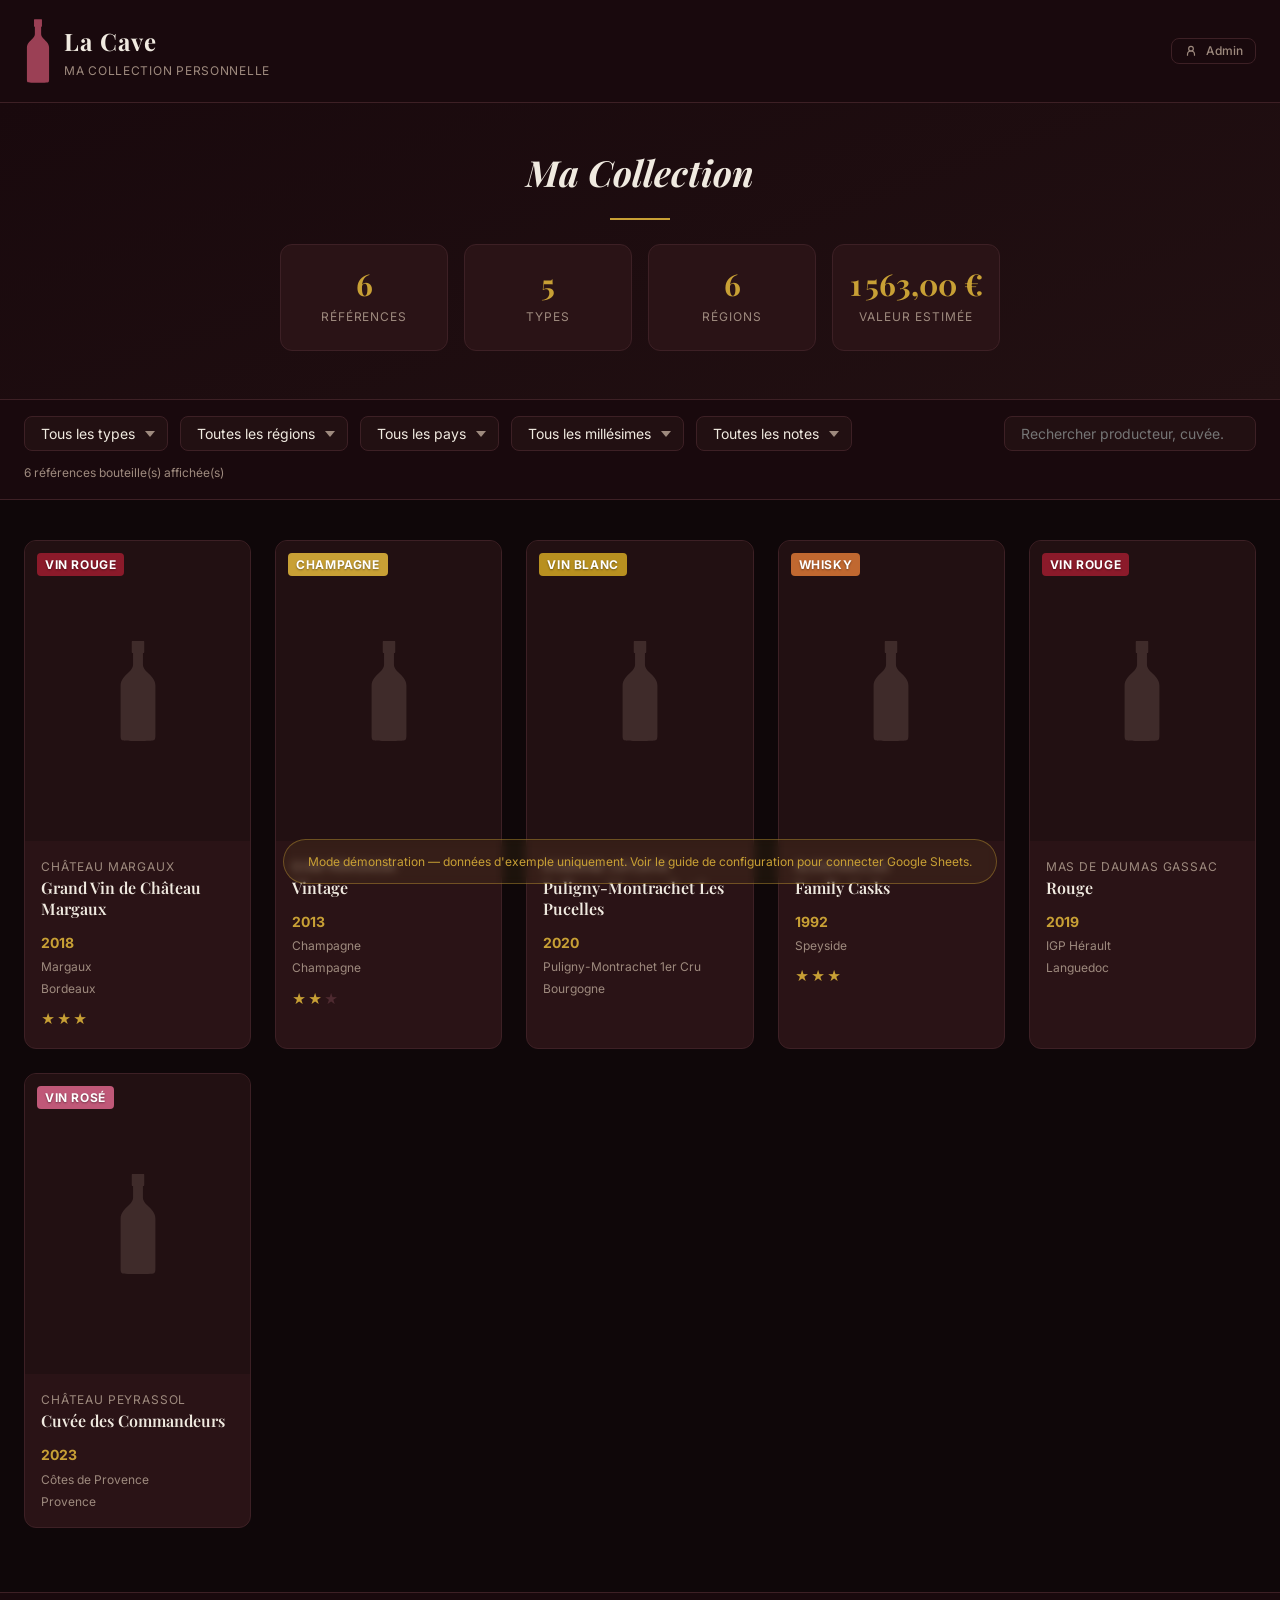
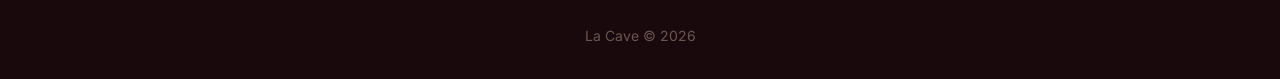
==== commit 5175018a: "fix local conf" ====
--- a/public/index.html
+++ b/public/index.html
@@ -169,7 +169,7 @@
   </footer>
 
   <!-- ── Scripts ────────────────────────────────────────────────────────── -->
-  <script src="js/config.local.js"></script>
+  <script src="js/config.js"></script>
   <script src="js/sheets-api.js"></script>
   <script src="js/openfoodfacts-api.js"></script>
   <script src="js/public.js"></script>
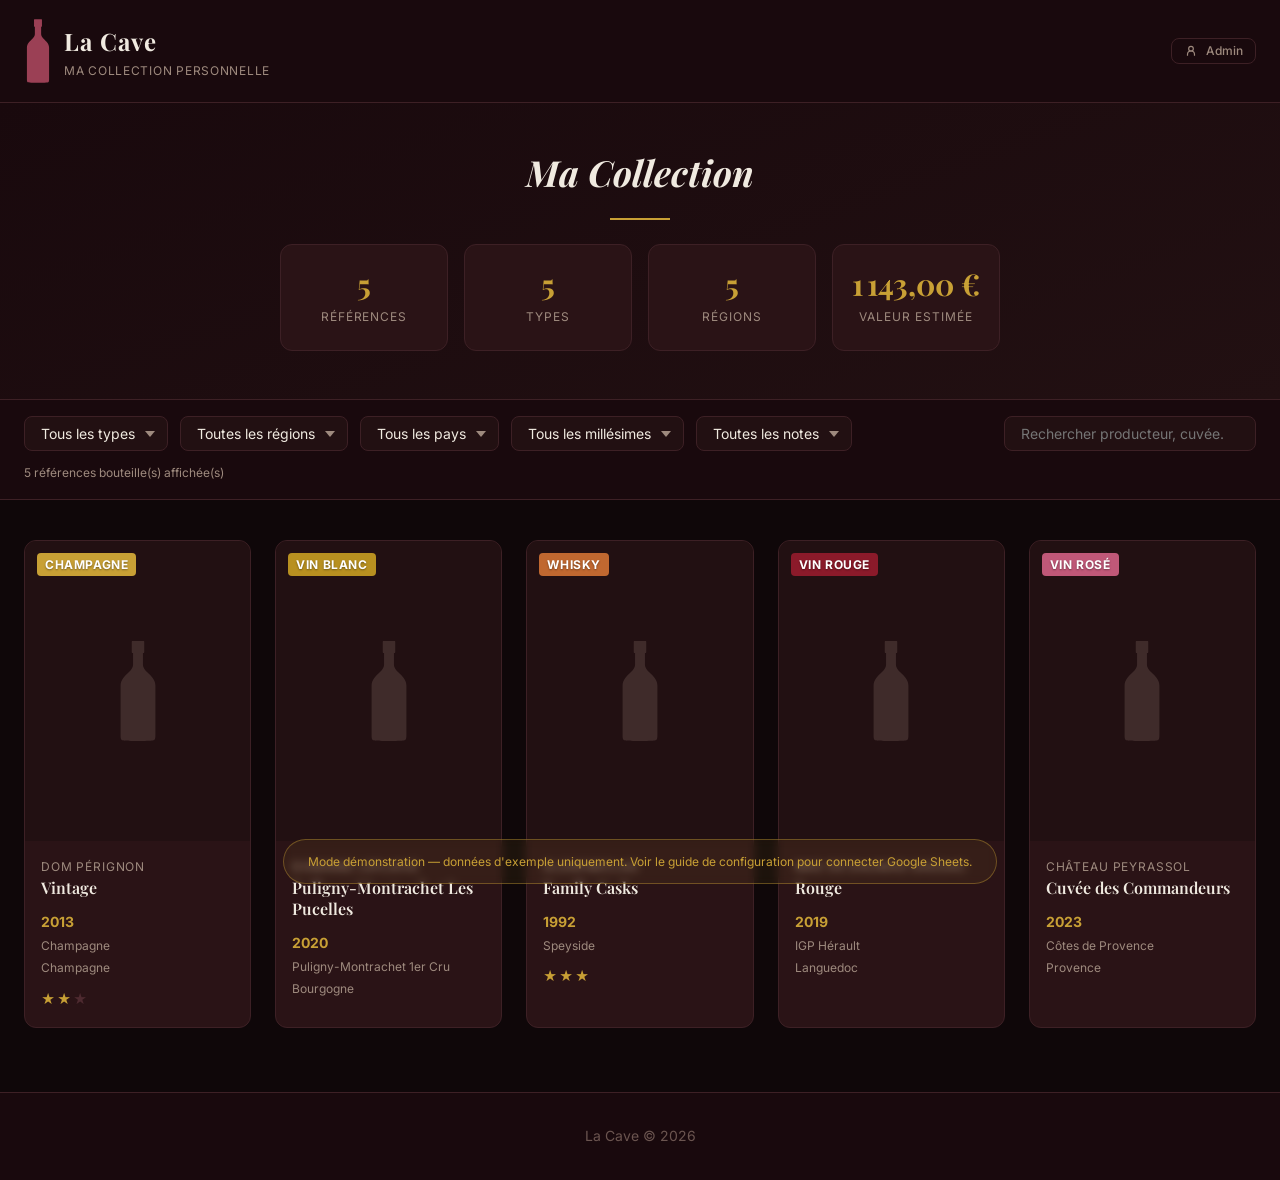
==== commit 8e3d30e6: "mode hors ligne implémenté" ====
--- a/public/index.html
+++ b/public/index.html
@@ -104,6 +104,7 @@
       <div class="cellar__count" aria-live="polite" aria-atomic="true">
         <span id="result-count">–</span> bouteille(s) affichée(s)
       </div>
+      <div id="session-status" class="session-status hidden" role="status" aria-live="polite" aria-atomic="true"></div>
     </div>
   </section>
 
--- a/public/css/style.css
+++ b/public/css/style.css
@@ -290,6 +290,26 @@
 .controls__filter-toggle { display: none; }
 .controls__chevron { display: inline-block; transition: transform var(--t-base); margin-left: var(--sp-2); }
 .cellar__count     { font-size: var(--text-xs); color: var(--c-text-muted); }
+
+.session-status {
+  margin-top: var(--sp-2);
+  padding: var(--sp-1) var(--sp-1);
+  border-radius: var(--r-md);
+  font-size: var(--text-xs);
+  border: 1px solid transparent;
+}
+
+.session-status--online {
+  color: var(--c-info);
+  background: rgba(74, 128, 160, 0.1);
+  border-color: rgba(74, 128, 160, 0.4);
+}
+
+.session-status--offline {
+  color: var(--c-warning);
+  background: rgba(192, 136, 42, 0.12);
+  border-color: rgba(192, 136, 42, 0.45);
+}
 
 .filter-select,
 .search-input {
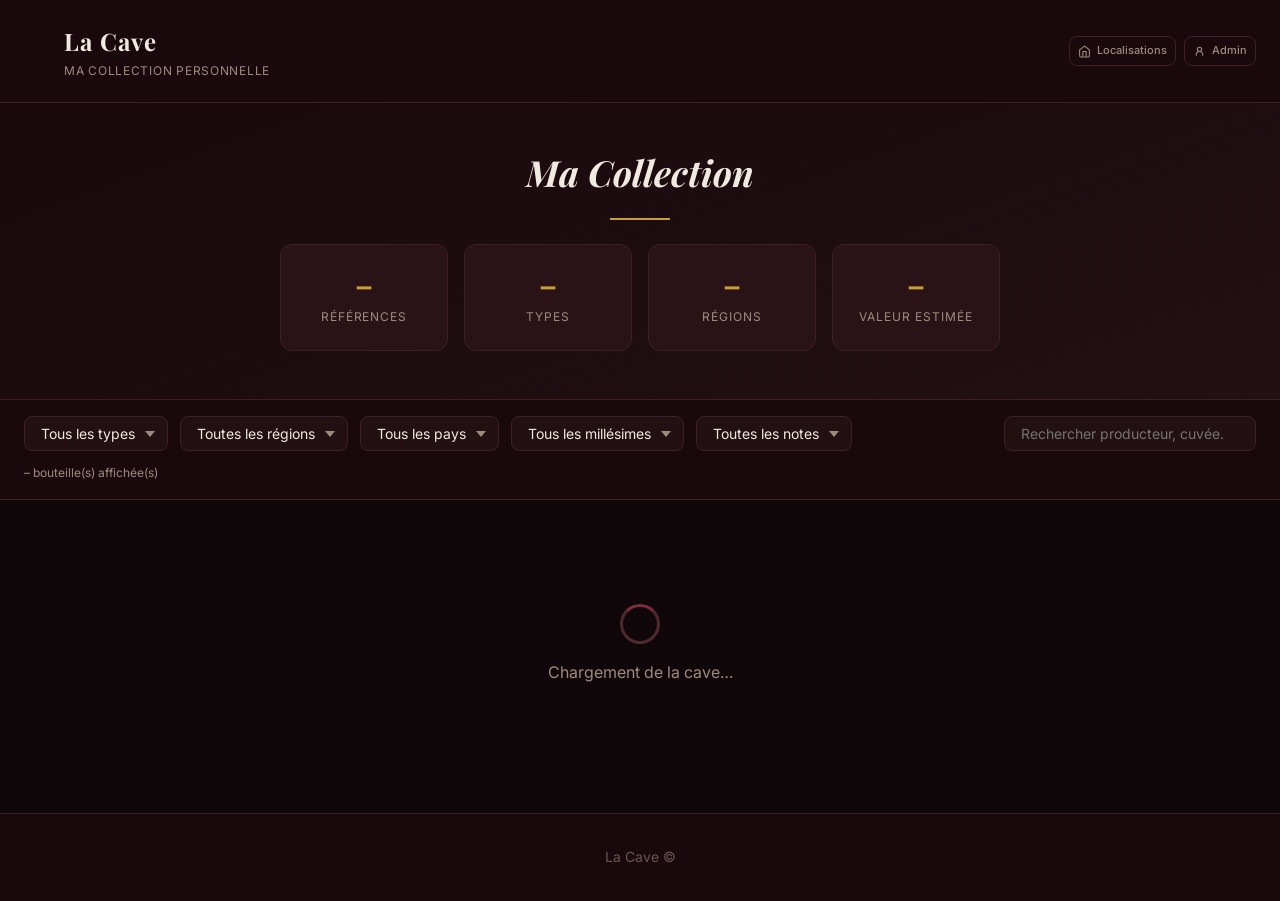
==== commit 32ba1239: "visualisation de la localisation (emplacements de cave)" ====
--- a/public/index.html
+++ b/public/index.html
@@ -24,12 +24,19 @@
         </div>
       </div>
       <nav class="header__nav" aria-label="Navigation principale">
-        <a href="admin.html" class="btn btn--ghost btn--sm" aria-label="Accéder à l'interface d'administration">
+        <button type="button" id="open-localisations" class="btn btn--ghost btn--sm header-action" aria-label="Voir les plans de localisations">
+          <svg width="14" height="14" viewBox="0 0 24 24" fill="none" stroke="currentColor" stroke-width="2" aria-hidden="true">
+            <path d="M3 9l9-7 9 7v11a2 2 0 0 1-2 2H5a2 2 0 0 1-2-2z"/>
+            <polyline points="9 22 9 12 15 12 15 22"/>
+          </svg>
+          <span class="header-action__label">Localisations</span>
+        </button>
+        <a href="admin.html" class="btn btn--ghost btn--sm header-action" aria-label="Accéder à l'interface d'administration">
           <svg width="14" height="14" viewBox="0 0 24 24" fill="none" stroke="currentColor" stroke-width="2" aria-hidden="true">
             <circle cx="12" cy="8" r="4"/>
             <path d="M6 20v-2a6 6 0 0 1 12 0v2"/>
           </svg>
-          Admin
+          <span class="header-action__label">Admin</span>
         </a>
       </nav>
     </div>
@@ -138,7 +145,6 @@
       <!-- Grille -->
       <div id="cave-layout" class="cave-layout hidden" aria-label="Plan de la cave" style="margin-bottom:1rem"></div>
       <div id="bottle-grid" class="bottle-grid hidden" role="list" aria-label="Collection de bouteilles"></div>
-
     </div>
   </main>
 
@@ -152,6 +158,19 @@
   >
     <div class="modal__backdrop" id="modal-backdrop" aria-hidden="true"></div>
     <div class="modal__panel" id="modal-panel" tabindex="-1">
+      <!-- Contenu injecté dynamiquement par public.js -->
+    </div>
+  </div>
+
+  <div
+    id="localisations-modal"
+    class="modal hidden"
+    role="dialog"
+    aria-modal="true"
+    aria-labelledby="localisations-modal-title"
+  >
+    <div class="modal__backdrop" id="localisations-backdrop" aria-hidden="true"></div>
+    <div class="modal__panel modal__panel--wide localisation-modal" id="localisations-panel" tabindex="-1">
       <!-- Contenu injecté dynamiquement par public.js -->
     </div>
   </div>
@@ -170,7 +189,7 @@
   </footer>
 
   <!-- ── Scripts ────────────────────────────────────────────────────────── -->
-  <script src="js/config.js"></script>
+  <script src="js/config.local.js"></script>
   <script src="js/sheets-api.js"></script>
   <script src="js/openfoodfacts-api.js"></script>
   <script src="js/public.js"></script>
--- a/public/css/style.css
+++ b/public/css/style.css
@@ -141,9 +141,9 @@
   z-index: 100;
   padding: var(--sp-4) 0;
 }
-.header .container { display: flex; align-items: center; justify-content: space-between; }
-
-.header__brand { display: flex; align-items: center; gap: var(--sp-3); }
+.header .container { display: flex; align-items: center; justify-content: space-between; gap: var(--sp-3); }
+
+.header__brand { display: flex; align-items: center; gap: var(--sp-3); min-width: 0; flex: 1 1 auto; }
 .header__logo  { width: 28px; height: 70px; color: var(--c-bordeaux-light); flex-shrink: 0; }
 .header__title {
   font-family: var(--font-display);
@@ -158,7 +158,27 @@
   letter-spacing: 0.06em;
   text-transform: uppercase;
 }
-.header__nav { display: flex; align-items: center; gap: var(--sp-3); }
+.header__nav { display: flex; align-items: center; gap: var(--sp-2); justify-content: flex-end; flex: 0 0 auto; }
+
+.btn.header-action {
+  padding: 4px 8px;
+  min-height: 30px;
+  gap: 6px;
+  font-size: 11px;
+}
+
+.btn.header-action svg {
+  width: 13px;
+  height: 13px;
+  flex-shrink: 0;
+}
+
+.btn.header-action .header-action__label {
+  display: inline-block;
+  max-width: 112px;
+  overflow: hidden;
+  text-overflow: ellipsis;
+}
 
 /* ── 5. Boutons ────────────────────────────────────────────────── */
 .btn {
@@ -431,6 +451,7 @@
   margin-bottom: var(--sp-3);
   line-height: 1.3;
   display: -webkit-box;
+  line-clamp: 2;
   -webkit-line-clamp: 2;
   -webkit-box-orient: vertical;
   overflow: hidden;
@@ -573,6 +594,11 @@
 .modal__content {
   display: grid;
   grid-template-columns: 260px 1fr;
+}
+.modal__panel--wide {
+  width: min(1280px, calc(100vw - 1rem));
+  max-height: calc(100vh - 1rem);
+  overflow: hidden;
 }
 .modal__image {
   background: var(--c-bg-raised);
@@ -997,6 +1023,284 @@
   color: var(--c-text-subtle);
   font-style: italic;
   text-align: center;
+}
+
+/* ── A5. Visualisation des localisations ───────────────────────── */
+.localisation-modal {
+  padding: var(--sp-5);
+}
+
+.localisation-modal__header {
+  padding-right: var(--sp-8);
+  margin-bottom: var(--sp-3);
+}
+
+.localisation-modal__intro {
+  margin-top: var(--sp-1);
+  font-size: var(--text-sm);
+  color: var(--c-text-muted);
+  max-width: 62ch;
+}
+
+.localisation-modal__content {
+  display: grid;
+  grid-template-columns: 220px minmax(0, 1fr);
+  gap: var(--sp-4);
+  align-items: start;
+  min-height: 0;
+}
+
+.localisation-modal__sidebar {
+  display: flex;
+  flex-direction: column;
+  gap: var(--sp-2);
+  max-height: calc(100vh - 12rem);
+  overflow: auto;
+  padding-right: var(--sp-1);
+}
+
+.localisation-modal__main {
+  min-width: 0;
+}
+
+.localisation-modal__empty {
+  padding: var(--sp-10) var(--sp-6);
+  text-align: center;
+}
+
+.localisation-tab {
+  display: flex;
+  flex-direction: column;
+  gap: 2px;
+  width: 100%;
+  text-align: left;
+  padding: var(--sp-3);
+  border: 1px solid var(--c-border);
+  border-radius: var(--r-lg);
+  background: var(--c-bg-raised);
+  color: var(--c-text);
+  cursor: pointer;
+  transition: border-color var(--t-fast), background var(--t-fast), transform var(--t-fast);
+}
+
+.localisation-tab:hover {
+  border-color: var(--c-bordeaux-light);
+  background: var(--c-bg-card);
+}
+
+.localisation-tab--active {
+  border-color: var(--c-gold);
+  background: linear-gradient(160deg, rgba(200,160,53,0.12), rgba(42,19,22,0.8));
+  box-shadow: inset 0 0 0 1px rgba(200,160,53,0.18);
+}
+
+.localisation-tab__name {
+  font-size: 13px;
+  font-weight: 600;
+}
+
+.localisation-tab__meta {
+  font-size: 11px;
+  color: var(--c-text-muted);
+  line-height: 1.35;
+}
+
+.localisation-header--modal {
+  margin-bottom: var(--sp-2);
+}
+
+.localisation-title--modal {
+  font-size: clamp(1.1rem, 1.9vw, 1.45rem);
+  margin-bottom: 2px;
+}
+
+.localisation-description--modal {
+  font-size: 12px;
+  line-height: 1.45;
+  margin-bottom: 0;
+}
+
+.localisation-summary {
+  display: flex;
+  gap: var(--sp-2);
+  flex-wrap: wrap;
+  margin-bottom: var(--sp-3);
+}
+
+.localisation-summary__item {
+  min-width: 120px;
+  padding: var(--sp-2) var(--sp-3);
+  background: var(--c-bg-raised);
+  border: 1px solid var(--c-border);
+  border-radius: var(--r-md);
+}
+
+.localisation-summary__value {
+  display: block;
+  font-family: var(--font-display);
+  font-size: var(--text-lg);
+  color: var(--c-gold);
+  line-height: 1;
+}
+
+.localisation-summary__label {
+  display: block;
+  margin-top: 2px;
+  font-size: 10px;
+  color: var(--c-text-muted);
+  text-transform: uppercase;
+  letter-spacing: 0.06em;
+}
+
+.plan-wrapper {
+  background: var(--c-bg-raised);
+  border: 1px solid var(--c-border);
+  border-radius: var(--r-lg);
+  display: flex;
+  align-items: center;
+  justify-content: center;
+  overflow: hidden;
+}
+
+.plan-wrapper--modal {
+  height: calc(100vh - 11rem);
+  max-height: 900px;
+  padding: var(--sp-3);
+  overflow: hidden;
+}
+
+.plan-surface {
+  width: 100%;
+  height: 100%;
+  display: flex;
+  align-items: center;
+  justify-content: center;
+  margin: 0;
+}
+
+.plan-svg {
+  display: block;
+  width: auto;
+  height: auto;
+  max-width: 100%;
+  max-height: 100%;
+  image-rendering: geometricPrecision;
+}
+
+.bottle-slot {
+  cursor: pointer;
+  transition: filter var(--t-base), transform var(--t-base);
+}
+
+.bottle-slot:hover {
+  filter: brightness(1.15);
+  transform: scale(1.05);
+  transform-origin: center;
+}
+
+.bottle-slot:focus-visible {
+  outline: 2px solid var(--c-gold);
+  outline-offset: 2px;
+}
+
+.bottle-label,
+.bottle-note {
+  font-family: var(--font-body);
+  user-select: none;
+}
+
+.localisation-modal .bottle-label,
+.localisation-modal .bottle-note {
+  paint-order: stroke;
+  stroke: rgba(0, 0, 0, 0.5);
+  stroke-width: 0.9;
+  stroke-linejoin: round;
+}
+
+@media (max-width: 1024px) {
+  .modal__panel--wide {
+    width: calc(100vw - 0.75rem);
+    max-height: calc(100vh - 0.75rem);
+  }
+  .localisation-modal {
+    padding: var(--sp-4);
+  }
+  .localisation-modal__content {
+    grid-template-columns: 1fr;
+    gap: var(--sp-3);
+  }
+  .localisation-modal__sidebar {
+    flex-direction: row;
+    overflow: auto hidden;
+    max-height: none;
+    padding-right: 0;
+    padding-bottom: 2px;
+  }
+  .localisation-tab {
+    min-width: 160px;
+    flex: 0 0 auto;
+  }
+  .plan-wrapper--modal {
+    height: calc(100vh - 13rem);
+    max-height: 760px;
+  }
+}
+
+@media (max-width: 768px) {
+  .localisation-modal {
+    padding: var(--sp-3);
+  }
+  .localisation-modal__header {
+    margin-bottom: var(--sp-2);
+    padding-right: var(--sp-6);
+  }
+  .localisation-modal__intro {
+    font-size: 12px;
+  }
+  .localisation-tab__meta,
+  .localisation-description--modal,
+  .localisation-summary__label {
+    display: none;
+  }
+  .localisation-summary {
+    margin-bottom: var(--sp-2);
+  }
+  .localisation-summary__item {
+    padding: var(--sp-1) var(--sp-2);
+    min-width: 0;
+    flex: 1 1 120px;
+  }
+  .plan-wrapper--modal {
+    height: calc(100vh - 10.5rem);
+    max-height: 680px;
+    padding: var(--sp-1);
+  }
+}
+
+@media (max-width: 480px) {
+  .modal__panel--wide {
+    width: calc(100vw - 0.5rem);
+    max-height: calc(100vh - 0.5rem);
+  }
+  .localisation-modal {
+    padding: var(--sp-2);
+  }
+  .localisation-modal__intro,
+  .localisation-summary {
+    display: none;
+  }
+  .localisation-tab {
+    min-width: 132px;
+    border-radius: var(--r-md);
+    padding: var(--sp-2);
+  }
+  .localisation-title--modal {
+    font-size: 1rem;
+  }
+  .plan-wrapper--modal {
+    height: calc(100vh - 8rem);
+    max-height: 640px;
+  }
 }
 
 /* ── A5. Recherche OpenFoodFacts ───────────────────────────────── */
@@ -1068,8 +1372,31 @@
     border-radius: var(--r-xl) var(--r-xl) 0 0;
     min-height: 240px;
   }
+  .localisation-modal__content { grid-template-columns: 1fr; }
+  .localisation-modal__sidebar {
+    flex-direction: row;
+    overflow: auto hidden;
+    max-height: none;
+    padding-right: 0;
+    padding-bottom: var(--sp-2);
+  }
+  .localisation-tab {
+    min-width: 170px;
+    flex: 0 0 auto;
+  }
 }
 @media (max-width: 768px) {
+  .header .container { gap: var(--sp-2); }
+  .header__logo { width: 24px; height: 58px; }
+  .header__title { font-size: var(--text-xl); }
+  .header__subtitle { font-size: 10px; letter-spacing: 0.04em; }
+  .btn.header-action {
+    padding: 4px 6px;
+    min-height: 28px;
+    gap: 4px;
+    font-size: 10px;
+  }
+  .btn.header-action .header-action__label { max-width: 86px; }
   .bottle-grid { grid-template-columns: repeat(auto-fill, minmax(160px, 1fr)); gap: var(--sp-4); }
   .bottle-card__image { aspect-ratio: 7/8; }
   .controls__bar { flex-direction: column; align-items: stretch; gap: var(--sp-2); }
@@ -1106,9 +1433,40 @@
   .modal__image img { object-fit: contain; }
   .admin-toolbar .container { flex-direction: column; align-items: stretch; }
   .demo-banner { font-size: 11px; padding: var(--sp-2) var(--sp-4); white-space: normal; text-align: center; }
+  .localisation-title { font-size: var(--text-2xl); }
+  .localisation-modal { padding: var(--sp-3); }
+  .localisation-modal__header { padding-right: var(--sp-6); }
+  .localisation-summary__item { min-width: 0; flex: 1 1 140px; }
+  .plan-wrapper--modal {
+    height: calc(100vh - 10.5rem);
+    max-height: 680px;
+    padding: var(--sp-1);
+  }
 }
 @media (max-width: 480px) {
   .container { padding: 0 var(--sp-3); }
+  .header__brand { gap: var(--sp-2); }
+  .header__logo { width: 20px; height: 48px; }
+  .header__title { font-size: var(--text-lg); letter-spacing: 0.02em; }
+  .header__subtitle { display: none; }
+  .header__nav { gap: 6px; }
+  .btn.header-action {
+    padding: 4px;
+    min-width: 28px;
+    min-height: 28px;
+    justify-content: center;
+  }
+  .btn.header-action .header-action__label {
+    position: absolute;
+    width: 1px;
+    height: 1px;
+    padding: 0;
+    margin: -1px;
+    overflow: hidden;
+    clip: rect(0, 0, 0, 0);
+    white-space: nowrap;
+    border: 0;
+  }
   .bottle-grid { grid-template-columns: repeat(2, 1fr); gap: var(--sp-3); }
   .bottle-card__image { aspect-ratio: 1/1; }
   .hero { padding: var(--sp-8) 0; }
@@ -1121,4 +1479,11 @@
     min-height: 170px;
     max-height: 170px;
   }
-}
+  .btn--sm { padding: var(--sp-1) var(--sp-2); }
+  .localisation-tab { min-width: 132px; }
+  .plan-wrapper--modal {
+    height: calc(100vh - 8rem);
+    max-height: 640px;
+    padding: var(--sp-1);
+  }
+}
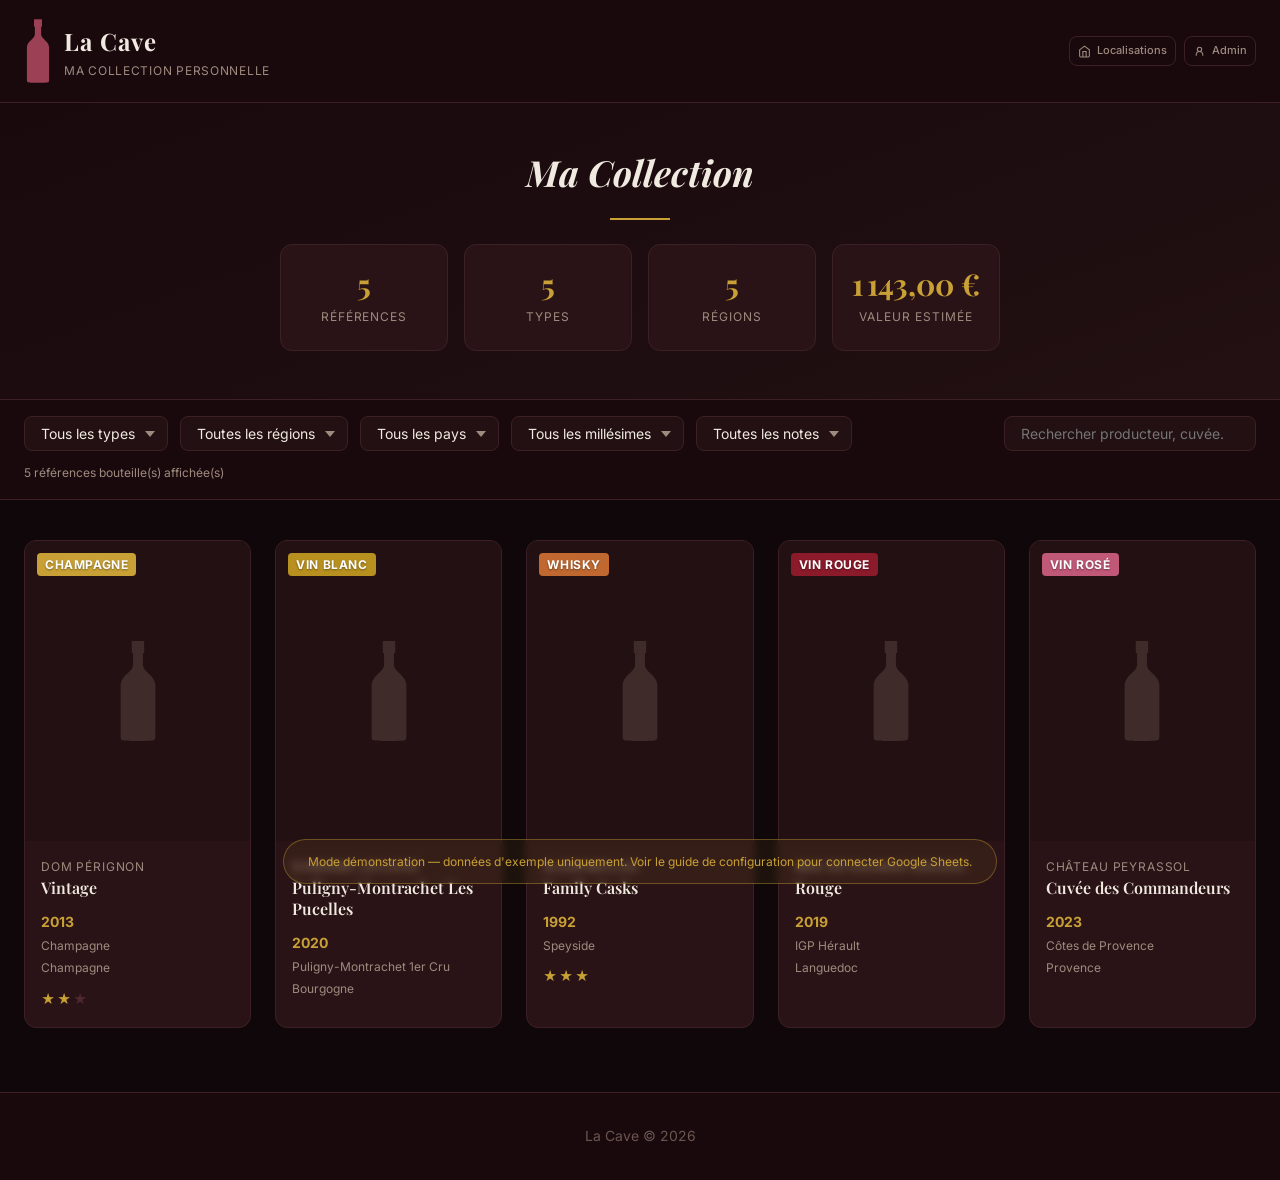
==== commit b559e2e0: "changer la conf local" ====
--- a/public/index.html
+++ b/public/index.html
@@ -189,7 +189,7 @@
   </footer>
 
   <!-- ── Scripts ────────────────────────────────────────────────────────── -->
-  <script src="js/config.local.js"></script>
+  <script src="js/config.js"></script>
   <script src="js/sheets-api.js"></script>
   <script src="js/openfoodfacts-api.js"></script>
   <script src="js/public.js"></script>
